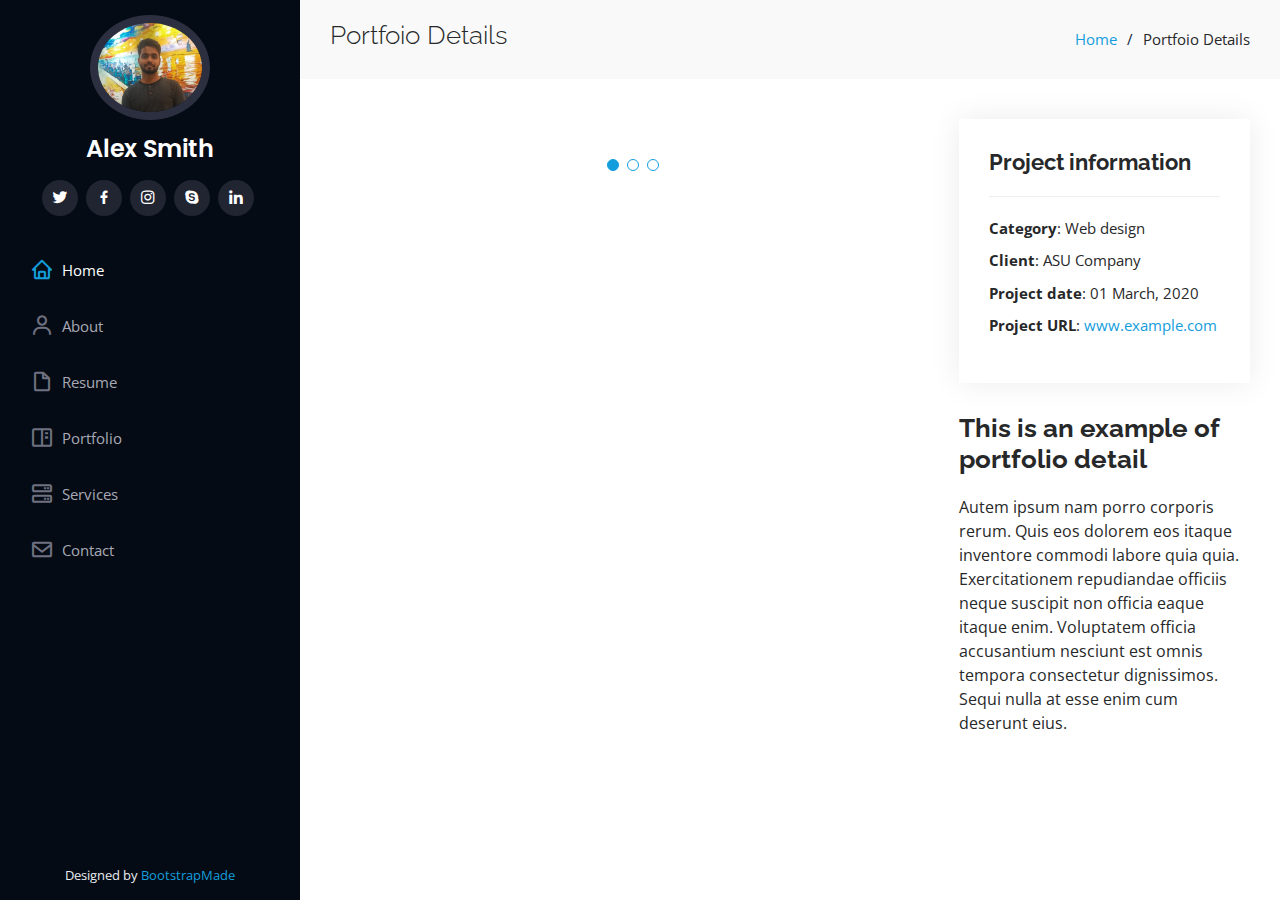
==== portfolio-details.html @ 550b9cc2 "first commit" ====
<!DOCTYPE html>
<html lang="en">

<head>
  <meta charset="utf-8">
  <meta content="width=device-width, initial-scale=1.0" name="viewport">

  <title>Portfolio Details - iPortfolio Bootstrap Template</title>
  <meta content="" name="description">
  <meta content="" name="keywords">

  <!-- Favicons -->
  <link href="assets/img/favicon.png" rel="icon">
  <link href="assets/img/apple-touch-icon.png" rel="apple-touch-icon">

  <!-- Google Fonts -->
  <link href="https://fonts.googleapis.com/css?family=Open+Sans:300,300i,400,400i,600,600i,700,700i|Raleway:300,300i,400,400i,500,500i,600,600i,700,700i|Poppins:300,300i,400,400i,500,500i,600,600i,700,700i" rel="stylesheet">

  <!-- Vendor CSS Files -->
  <link href="assets/vendor/aos/aos.css" rel="stylesheet">
  <link href="assets/vendor/bootstrap/css/bootstrap.min.css" rel="stylesheet">
  <link href="assets/vendor/bootstrap-icons/bootstrap-icons.css" rel="stylesheet">
  <link href="assets/vendor/boxicons/css/boxicons.min.css" rel="stylesheet">
  <link href="assets/vendor/glightbox/css/glightbox.min.css" rel="stylesheet">
  <link href="assets/vendor/swiper/swiper-bundle.min.css" rel="stylesheet">

  <!-- Template Main CSS File -->
  <link href="assets/css/style.css" rel="stylesheet">

  <!-- =======================================================
  * Template Name: iPortfolio
  * Updated: Jul 27 2023 with Bootstrap v5.3.1
  * Template URL: https://bootstrapmade.com/iportfolio-bootstrap-portfolio-websites-template/
  * Author: BootstrapMade.com
  * License: https://bootstrapmade.com/license/
  ======================================================== -->
</head>

<body>

  <!-- ======= Mobile nav toggle button ======= -->
  <i class="bi bi-list mobile-nav-toggle d-xl-none"></i>

  <!-- ======= Header ======= -->
  <header id="header">
    <div class="d-flex flex-column">

      <div class="profile">
        <img src="assets/img/profile-img.jpg" alt="" class="img-fluid rounded-circle">
        <h1 class="text-light"><a href="index.html">Alex Smith</a></h1>
        <div class="social-links mt-3 text-center">
          <a href="#" class="twitter"><i class="bx bxl-twitter"></i></a>
          <a href="#" class="facebook"><i class="bx bxl-facebook"></i></a>
          <a href="#" class="instagram"><i class="bx bxl-instagram"></i></a>
          <a href="#" class="google-plus"><i class="bx bxl-skype"></i></a>
          <a href="#" class="linkedin"><i class="bx bxl-linkedin"></i></a>
        </div>
      </div>

      <nav id="navbar" class="nav-menu navbar">
        <ul>
          <li><a href="#hero" class="nav-link scrollto active"><i class="bx bx-home"></i> <span>Home</span></a></li>
          <li><a href="#about" class="nav-link scrollto"><i class="bx bx-user"></i> <span>About</span></a></li>
          <li><a href="#resume" class="nav-link scrollto"><i class="bx bx-file-blank"></i> <span>Resume</span></a></li>
          <li><a href="#portfolio" class="nav-link scrollto"><i class="bx bx-book-content"></i> <span>Portfolio</span></a></li>
          <li><a href="#services" class="nav-link scrollto"><i class="bx bx-server"></i> <span>Services</span></a></li>
          <li><a href="#contact" class="nav-link scrollto"><i class="bx bx-envelope"></i> <span>Contact</span></a></li>
        </ul>
      </nav><!-- .nav-menu -->
    </div>
  </header><!-- End Header -->

  <main id="main">

    <!-- ======= Breadcrumbs ======= -->
    <section id="breadcrumbs" class="breadcrumbs">
      <div class="container">

        <div class="d-flex justify-content-between align-items-center">
          <h2>Portfoio Details</h2>
          <ol>
            <li><a href="index.html">Home</a></li>
            <li>Portfoio Details</li>
          </ol>
        </div>

      </div>
    </section><!-- End Breadcrumbs -->

    <!-- ======= Portfolio Details Section ======= -->
    <section id="portfolio-details" class="portfolio-details">
      <div class="container">

        <div class="row gy-4">

          <div class="col-lg-8">
            <div class="portfolio-details-slider swiper">
              <div class="swiper-wrapper align-items-center">

                <div class="swiper-slide">
                  <img src="assets/img/portfolio/portfolio-details-1.jpg" alt="">
                </div>

                <div class="swiper-slide">
                  <img src="assets/img/portfolio/portfolio-details-2.jpg" alt="">
                </div>

                <div class="swiper-slide">
                  <img src="assets/img/portfolio/portfolio-details-3.jpg" alt="">
                </div>

              </div>
              <div class="swiper-pagination"></div>
            </div>
          </div>

          <div class="col-lg-4">
            <div class="portfolio-info">
              <h3>Project information</h3>
              <ul>
                <li><strong>Category</strong>: Web design</li>
                <li><strong>Client</strong>: ASU Company</li>
                <li><strong>Project date</strong>: 01 March, 2020</li>
                <li><strong>Project URL</strong>: <a href="#">www.example.com</a></li>
              </ul>
            </div>
            <div class="portfolio-description">
              <h2>This is an example of portfolio detail</h2>
              <p>
                Autem ipsum nam porro corporis rerum. Quis eos dolorem eos itaque inventore commodi labore quia quia. Exercitationem repudiandae officiis neque suscipit non officia eaque itaque enim. Voluptatem officia accusantium nesciunt est omnis tempora consectetur dignissimos. Sequi nulla at esse enim cum deserunt eius.
              </p>
            </div>
          </div>

        </div>

      </div>
    </section><!-- End Portfolio Details Section -->

  </main><!-- End #main -->

  <!-- ======= Footer ======= -->
  <footer id="footer">
    <div class="container">
      <div class="credits">
        <!-- All the links in the footer should remain intact. -->
        <!-- You can delete the links only if you purchased the pro version. -->
        <!-- Licensing information: https://bootstrapmade.com/license/ -->
        <!-- Purchase the pro version with working PHP/AJAX contact form: https://bootstrapmade.com/iportfolio-bootstrap-portfolio-websites-template/ -->
        Designed by <a href="https://bootstrapmade.com/">BootstrapMade</a>
      </div>
    </div>
  </footer><!-- End  Footer -->

  <a href="#" class="back-to-top d-flex align-items-center justify-content-center"><i class="bi bi-arrow-up-short"></i></a>

  <!-- Vendor JS Files -->
  <script src="assets/vendor/purecounter/purecounter_vanilla.js"></script>
  <script src="assets/vendor/aos/aos.js"></script>
  <script src="assets/vendor/bootstrap/js/bootstrap.bundle.min.js"></script>
  <script src="assets/vendor/glightbox/js/glightbox.min.js"></script>
  <script src="assets/vendor/isotope-layout/isotope.pkgd.min.js"></script>
  <script src="assets/vendor/swiper/swiper-bundle.min.js"></script>
  <script src="assets/vendor/typed.js/typed.umd.js"></script>
  <script src="assets/vendor/waypoints/noframework.waypoints.js"></script>
  <script src="assets/vendor/php-email-form/validate.js"></script>

  <!-- Template Main JS File -->
  <script src="assets/js/main.js"></script>

</body>

</html>
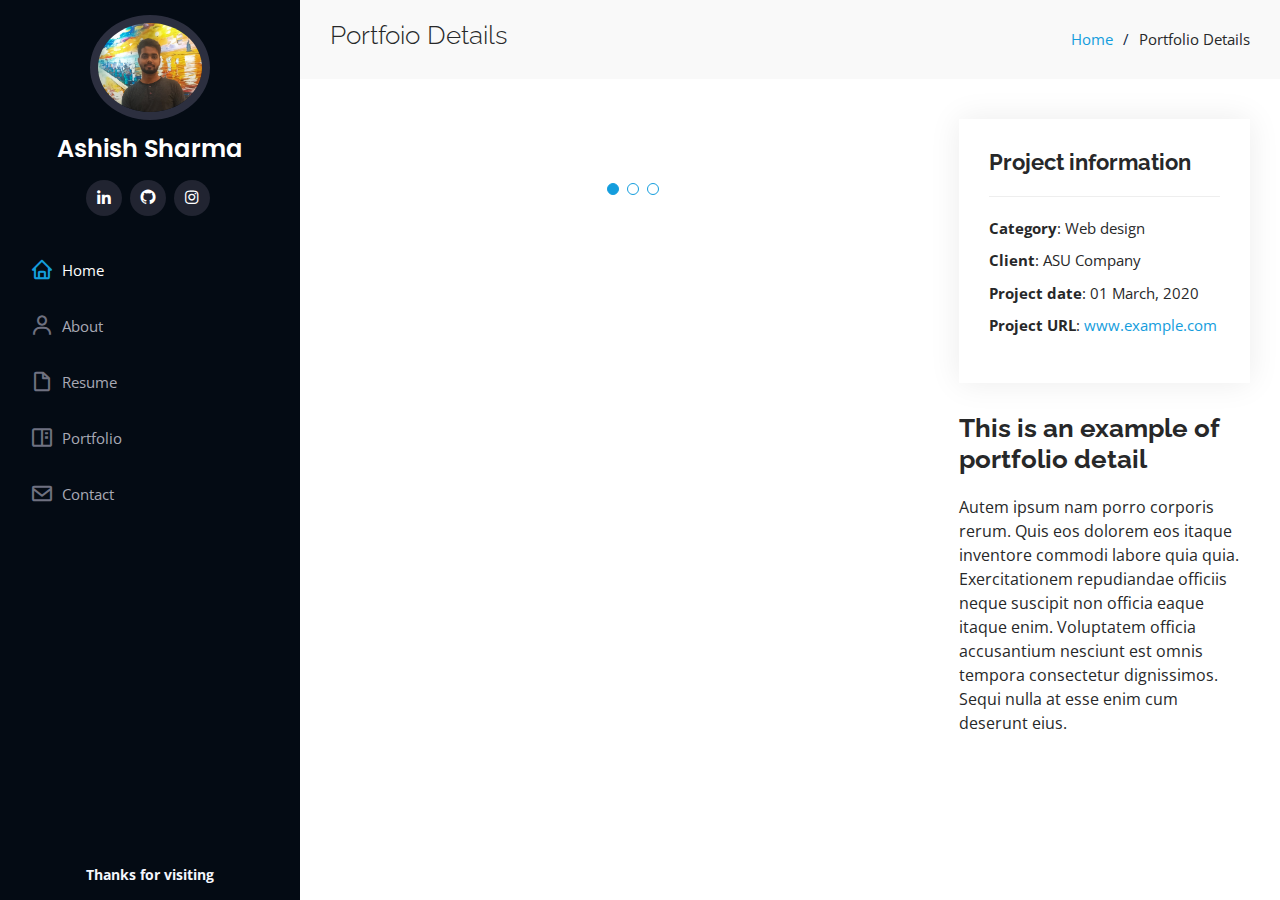
==== commit b2aeb2cd: "second commit" ====
--- a/portfolio-details.html
+++ b/portfolio-details.html
@@ -5,16 +5,18 @@
   <meta charset="utf-8">
   <meta content="width=device-width, initial-scale=1.0" name="viewport">
 
-  <title>Portfolio Details - iPortfolio Bootstrap Template</title>
+  <title>Portfolio Details</title>
   <meta content="" name="description">
   <meta content="" name="keywords">
 
   <!-- Favicons -->
-  <link href="assets/img/favicon.png" rel="icon">
+  <link href="assets/img/favicon-32x32.png" rel="icon">
   <link href="assets/img/apple-touch-icon.png" rel="apple-touch-icon">
 
   <!-- Google Fonts -->
-  <link href="https://fonts.googleapis.com/css?family=Open+Sans:300,300i,400,400i,600,600i,700,700i|Raleway:300,300i,400,400i,500,500i,600,600i,700,700i|Poppins:300,300i,400,400i,500,500i,600,600i,700,700i" rel="stylesheet">
+  <link
+    href="https://fonts.googleapis.com/css?family=Open+Sans:300,300i,400,400i,600,600i,700,700i|Raleway:300,300i,400,400i,500,500i,600,600i,700,700i|Poppins:300,300i,400,400i,500,500i,600,600i,700,700i"
+    rel="stylesheet">
 
   <!-- Vendor CSS Files -->
   <link href="assets/vendor/aos/aos.css" rel="stylesheet">
@@ -26,14 +28,6 @@
 
   <!-- Template Main CSS File -->
   <link href="assets/css/style.css" rel="stylesheet">
-
-  <!-- =======================================================
-  * Template Name: iPortfolio
-  * Updated: Jul 27 2023 with Bootstrap v5.3.1
-  * Template URL: https://bootstrapmade.com/iportfolio-bootstrap-portfolio-websites-template/
-  * Author: BootstrapMade.com
-  * License: https://bootstrapmade.com/license/
-  ======================================================== -->
 </head>
 
 <body>
@@ -47,24 +41,25 @@
 
       <div class="profile">
         <img src="assets/img/profile-img.jpg" alt="" class="img-fluid rounded-circle">
-        <h1 class="text-light"><a href="index.html">Alex Smith</a></h1>
+        <h1 class="text-light"><a href="index.html">Ashish Sharma</a></h1>
         <div class="social-links mt-3 text-center">
-          <a href="#" class="twitter"><i class="bx bxl-twitter"></i></a>
-          <a href="#" class="facebook"><i class="bx bxl-facebook"></i></a>
-          <a href="#" class="instagram"><i class="bx bxl-instagram"></i></a>
-          <a href="#" class="google-plus"><i class="bx bxl-skype"></i></a>
-          <a href="#" class="linkedin"><i class="bx bxl-linkedin"></i></a>
+          <a href="https://www.linkedin.com/in/ashish0720" class="linkedin" target="_blank"><i
+              class="bx bxl-linkedin"></i></a>
+          <a href="https://github.com/code-guy-ashish" class="github" target="_blank"><i class="bx bxl-github"></i></a>
+          <a href="https://www.instagram.com/i_am.ashish._" class="instagram" target="_blank"><i
+              class="bx bxl-instagram"></i></a>
         </div>
       </div>
 
       <nav id="navbar" class="nav-menu navbar">
         <ul>
-          <li><a href="#hero" class="nav-link scrollto active"><i class="bx bx-home"></i> <span>Home</span></a></li>
-          <li><a href="#about" class="nav-link scrollto"><i class="bx bx-user"></i> <span>About</span></a></li>
-          <li><a href="#resume" class="nav-link scrollto"><i class="bx bx-file-blank"></i> <span>Resume</span></a></li>
-          <li><a href="#portfolio" class="nav-link scrollto"><i class="bx bx-book-content"></i> <span>Portfolio</span></a></li>
-          <li><a href="#services" class="nav-link scrollto"><i class="bx bx-server"></i> <span>Services</span></a></li>
-          <li><a href="#contact" class="nav-link scrollto"><i class="bx bx-envelope"></i> <span>Contact</span></a></li>
+          <li><a href="index.html" class="nav-link scrollto active"><i class="bx bx-home"></i> <span>Home</span></a></li>
+          <li><a href="index.html" class="nav-link scrollto"><i class="bx bx-user"></i> <span>About</span></a></li>
+          <li><a href="index.html" class="nav-link scrollto"><i class="bx bx-file-blank"></i> <span>Resume</span></a></li>
+          <li><a href="index.html" class="nav-link scrollto"><i class="bx bx-book-content"></i>
+              <span>Portfolio</span></a></li>
+          <!-- <li><a href="#services" class="nav-link scrollto"><i class="bx bx-server"></i> <span>Services</span></a></li> -->
+          <li><a href="index.html" class="nav-link scrollto"><i class="bx bx-envelope"></i> <span>Contact</span></a></li>
         </ul>
       </nav><!-- .nav-menu -->
     </div>
@@ -80,7 +75,7 @@
           <h2>Portfoio Details</h2>
           <ol>
             <li><a href="index.html">Home</a></li>
-            <li>Portfoio Details</li>
+            <li>Portfolio Details</li>
           </ol>
         </div>
 
@@ -107,6 +102,7 @@
 
                 <div class="swiper-slide">
                   <img src="assets/img/portfolio/portfolio-details-3.jpg" alt="">
+                  <div>lorem30</div>
                 </div>
 
               </div>
@@ -127,7 +123,10 @@
             <div class="portfolio-description">
               <h2>This is an example of portfolio detail</h2>
               <p>
-                Autem ipsum nam porro corporis rerum. Quis eos dolorem eos itaque inventore commodi labore quia quia. Exercitationem repudiandae officiis neque suscipit non officia eaque itaque enim. Voluptatem officia accusantium nesciunt est omnis tempora consectetur dignissimos. Sequi nulla at esse enim cum deserunt eius.
+                Autem ipsum nam porro corporis rerum. Quis eos dolorem eos itaque inventore commodi labore quia quia.
+                Exercitationem repudiandae officiis neque suscipit non officia eaque itaque enim. Voluptatem officia
+                accusantium nesciunt est omnis tempora consectetur dignissimos. Sequi nulla at esse enim cum deserunt
+                eius.
               </p>
             </div>
           </div>
@@ -142,17 +141,14 @@
   <!-- ======= Footer ======= -->
   <footer id="footer">
     <div class="container">
-      <div class="credits">
-        <!-- All the links in the footer should remain intact. -->
-        <!-- You can delete the links only if you purchased the pro version. -->
-        <!-- Licensing information: https://bootstrapmade.com/license/ -->
-        <!-- Purchase the pro version with working PHP/AJAX contact form: https://bootstrapmade.com/iportfolio-bootstrap-portfolio-websites-template/ -->
-        Designed by <a href="https://bootstrapmade.com/">BootstrapMade</a>
+      <div class="copyright">
+        <strong><span>Thanks for visiting</span></strong>
       </div>
     </div>
   </footer><!-- End  Footer -->
 
-  <a href="#" class="back-to-top d-flex align-items-center justify-content-center"><i class="bi bi-arrow-up-short"></i></a>
+  <a href="#" class="back-to-top d-flex align-items-center justify-content-center"><i
+      class="bi bi-arrow-up-short"></i></a>
 
   <!-- Vendor JS Files -->
   <script src="assets/vendor/purecounter/purecounter_vanilla.js"></script>
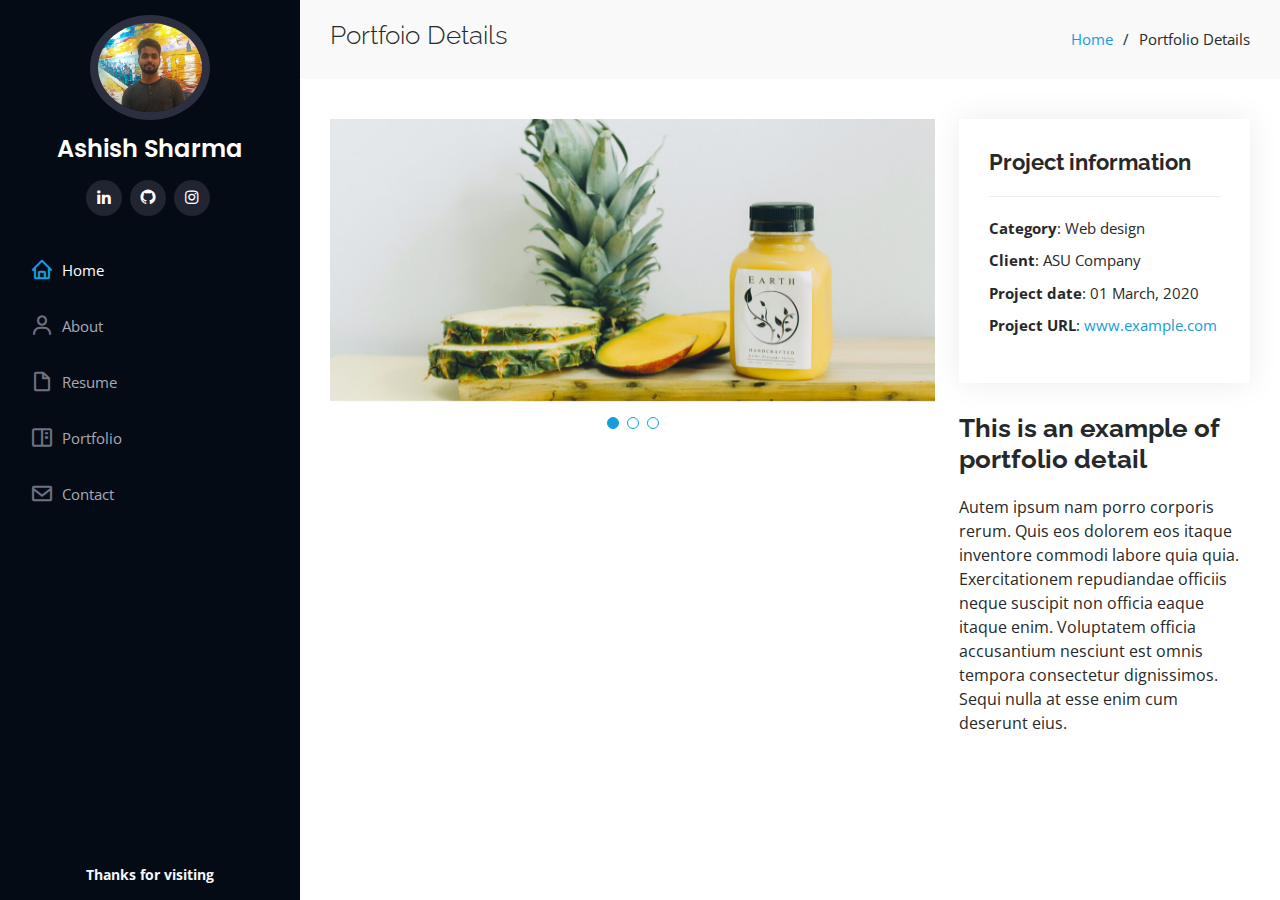
==== commit b9b4257f: "fourth commit" ====
--- a/portfolio-details.html
+++ b/portfolio-details.html
@@ -102,7 +102,6 @@
 
                 <div class="swiper-slide">
                   <img src="assets/img/portfolio/portfolio-details-3.jpg" alt="">
-                  <div>lorem30</div>
                 </div>
 
               </div>
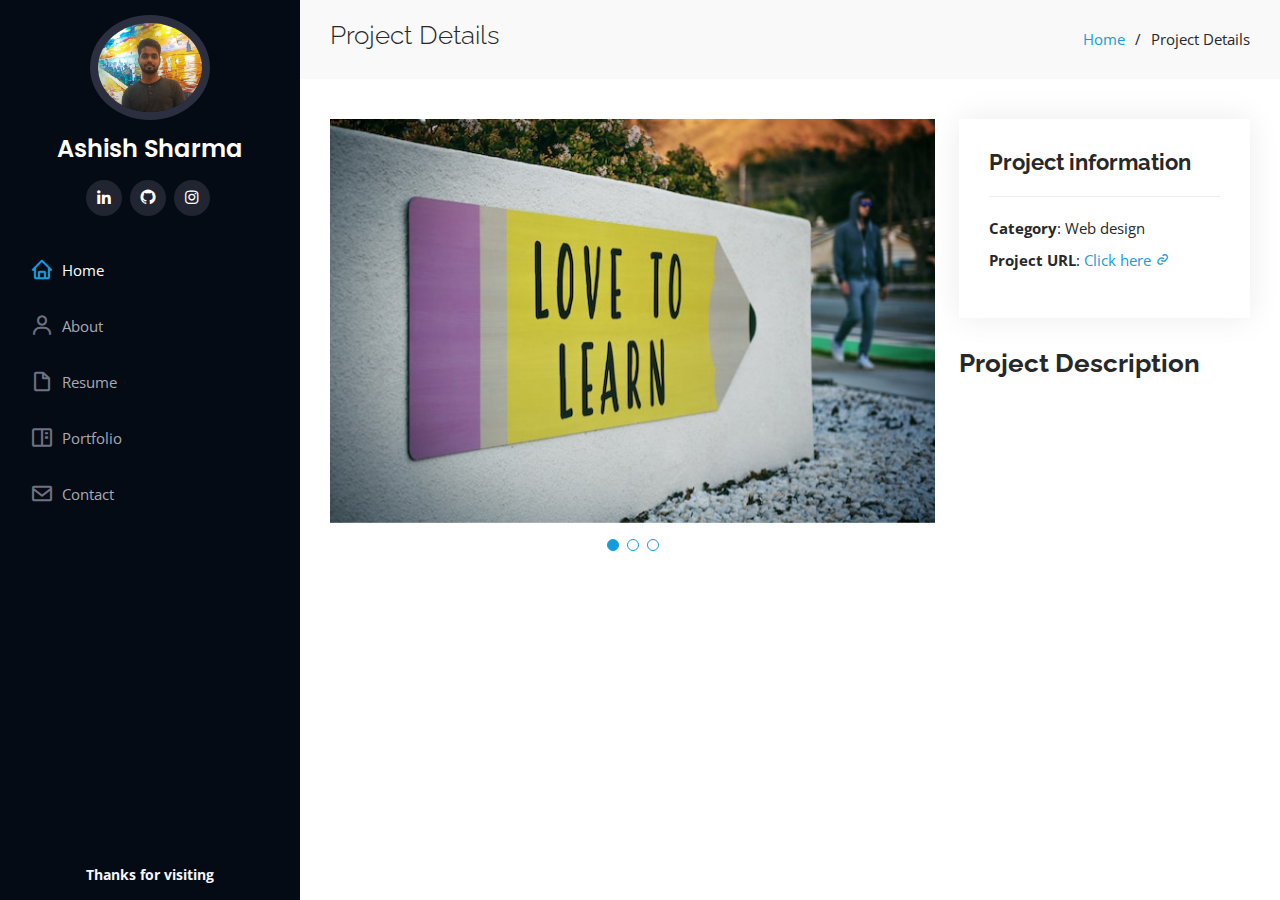
==== commit f6fcff7b: "fifth commit" ====
--- a/portfolio-details.html
+++ b/portfolio-details.html
@@ -53,13 +53,16 @@
 
       <nav id="navbar" class="nav-menu navbar">
         <ul>
-          <li><a href="index.html" class="nav-link scrollto active"><i class="bx bx-home"></i> <span>Home</span></a></li>
+          <li><a href="index.html" class="nav-link scrollto active"><i class="bx bx-home"></i> <span>Home</span></a>
+          </li>
           <li><a href="index.html" class="nav-link scrollto"><i class="bx bx-user"></i> <span>About</span></a></li>
-          <li><a href="index.html" class="nav-link scrollto"><i class="bx bx-file-blank"></i> <span>Resume</span></a></li>
+          <li><a href="index.html" class="nav-link scrollto"><i class="bx bx-file-blank"></i> <span>Resume</span></a>
+          </li>
           <li><a href="index.html" class="nav-link scrollto"><i class="bx bx-book-content"></i>
               <span>Portfolio</span></a></li>
           <!-- <li><a href="#services" class="nav-link scrollto"><i class="bx bx-server"></i> <span>Services</span></a></li> -->
-          <li><a href="index.html" class="nav-link scrollto"><i class="bx bx-envelope"></i> <span>Contact</span></a></li>
+          <li><a href="index.html" class="nav-link scrollto"><i class="bx bx-envelope"></i> <span>Contact</span></a>
+          </li>
         </ul>
       </nav><!-- .nav-menu -->
     </div>
@@ -72,10 +75,10 @@
       <div class="container">
 
         <div class="d-flex justify-content-between align-items-center">
-          <h2>Portfoio Details</h2>
+          <h2>Project Details</h2>
           <ol>
             <li><a href="index.html">Home</a></li>
-            <li>Portfolio Details</li>
+            <li>Project Details</li>
           </ol>
         </div>
 
@@ -114,18 +117,14 @@
               <h3>Project information</h3>
               <ul>
                 <li><strong>Category</strong>: Web design</li>
-                <li><strong>Client</strong>: ASU Company</li>
-                <li><strong>Project date</strong>: 01 March, 2020</li>
-                <li><strong>Project URL</strong>: <a href="#">www.example.com</a></li>
+                <!-- <li><strong>Client</strong>: ASU Company</li> -->
+                <!-- <li><strong>Project date</strong>: 01 March, 2020</li> -->
+                <li><strong>Project URL</strong>: <a href="#">Click here <i class="bx bx-link"></i></a></li>
               </ul>
             </div>
             <div class="portfolio-description">
-              <h2>This is an example of portfolio detail</h2>
-              <p>
-                Autem ipsum nam porro corporis rerum. Quis eos dolorem eos itaque inventore commodi labore quia quia.
-                Exercitationem repudiandae officiis neque suscipit non officia eaque itaque enim. Voluptatem officia
-                accusantium nesciunt est omnis tempora consectetur dignissimos. Sequi nulla at esse enim cum deserunt
-                eius.
+              <h2>Project Description</h2>
+              <p id="project_description">
               </p>
             </div>
           </div>
